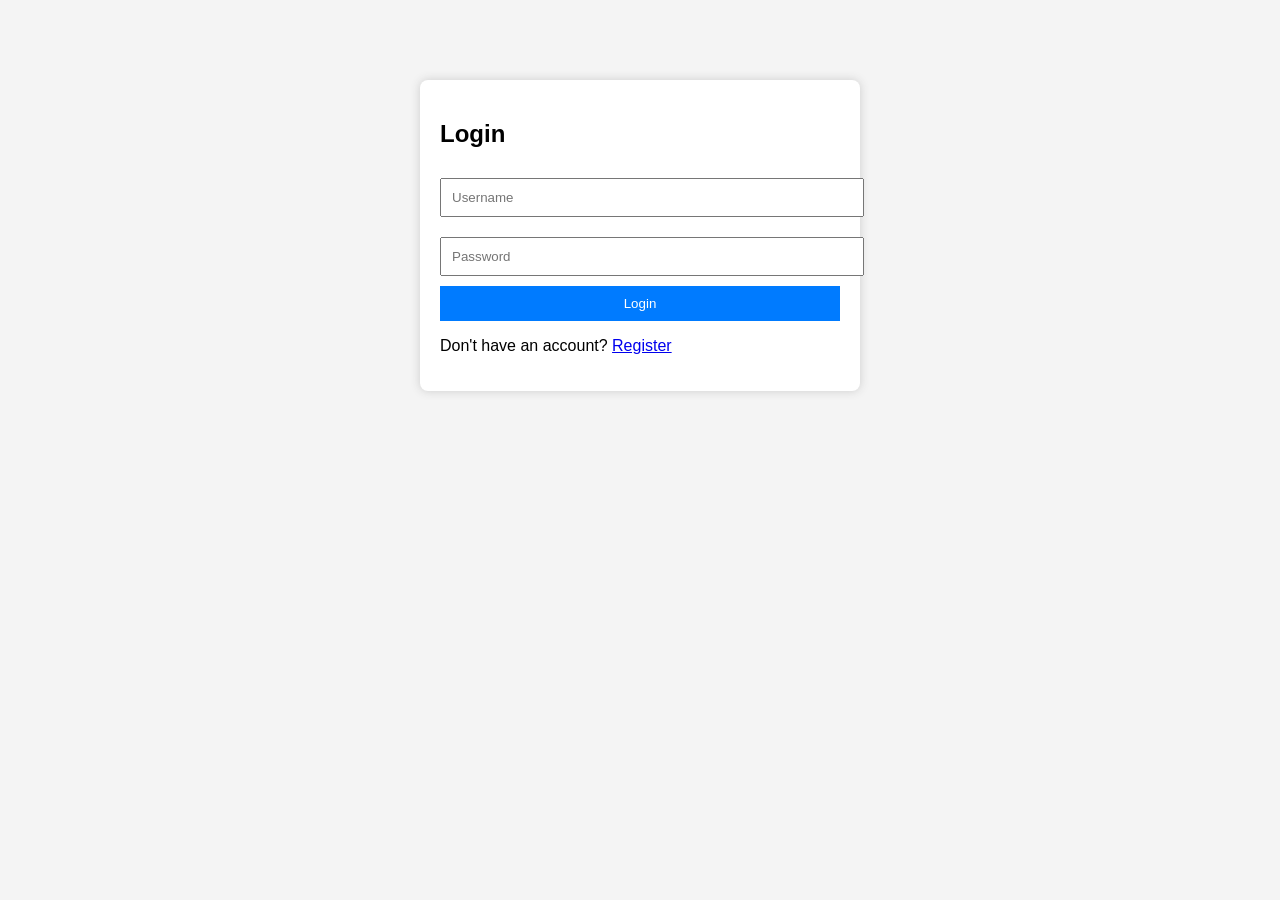
==== templates/login.html @ 2b27e189 "Initial commit - NoteSphereX" ====
<!DOCTYPE html>
<html>
<head>
    <title>Login - Notes App</title>
    <link rel="stylesheet" href="/static/css/styles.css">
</head>
<body>

<div class="container">
    <h2>Login</h2>

    <input type="text" id="username" placeholder="Username">
    <input type="password" id="password" placeholder="Password">
    <button onclick="login()">Login</button>

    <p>Don't have an account? <a href="/register">Register</a></p>
    <p id="message"></p>
</div>

<script src="/static/js/auth.js"></script>
</body>
</html>
---- static/css/styles.css ----
body {
    font-family: Arial;
    background: #f4f4f4;
}

.container {
    width: 400px;
    margin: 80px auto;
    padding: 20px;
    background: white;
    border-radius: 8px;
    box-shadow: 0 0 10px #ccc;
}

input, textarea {
    width: 100%;
    padding: 10px;
    margin: 10px 0;
}

button {
    padding: 10px;
    width: 100%;
    background: #007bff;
    color: white;
    border: none;
    cursor: pointer;
}

button:hover {
    background: #0056b3;
}
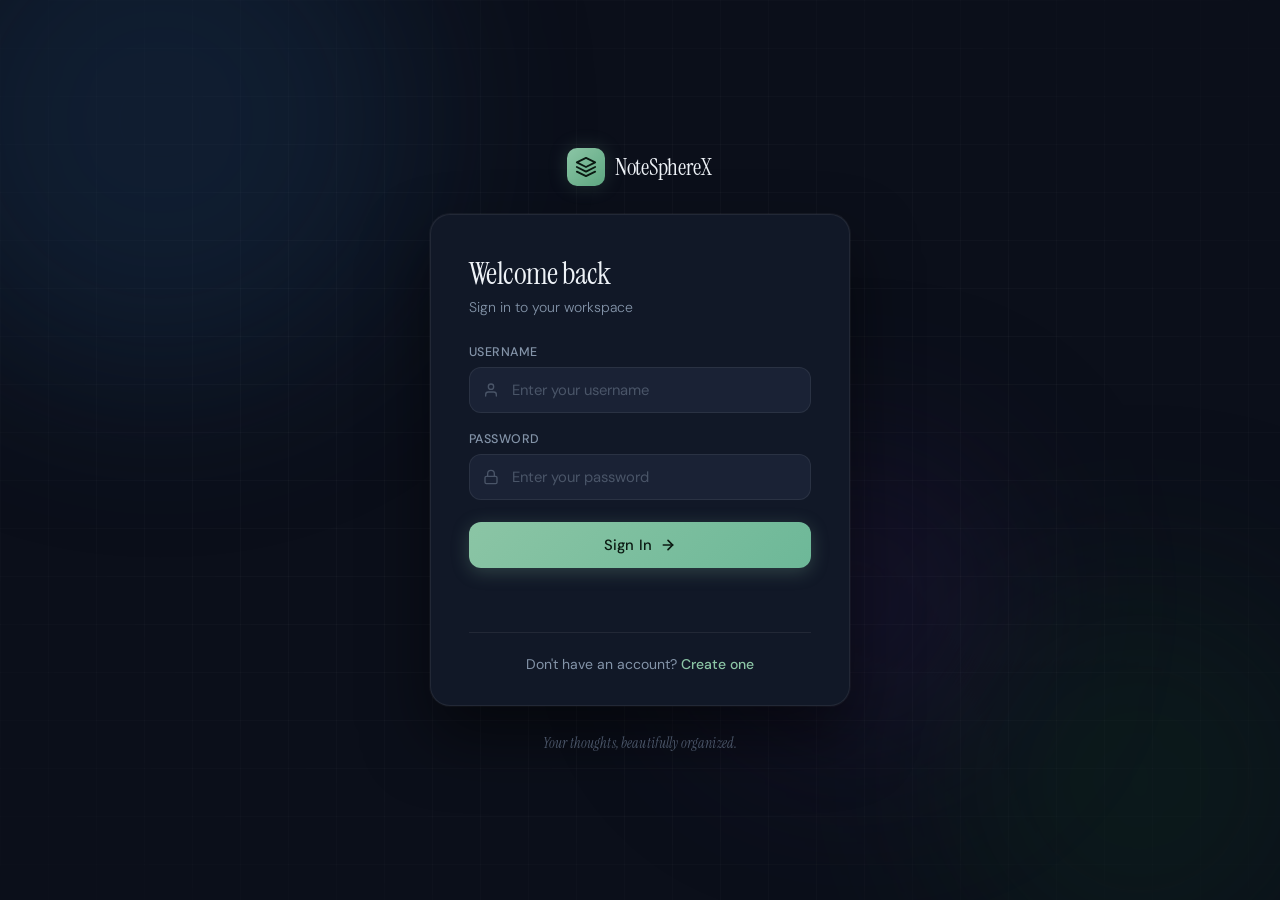
==== commit 8f408ed7: "Updated UI V2 - NoteSphereX" ====
--- a/templates/login.html
+++ b/templates/login.html
@@ -1,21 +1,74 @@
 <!DOCTYPE html>
 <html>
 <head>
-    <title>Login - Notes App</title>
+    <title>Login - NoteSphereX</title>
     <link rel="stylesheet" href="/static/css/styles.css">
+    <link href="https://fonts.googleapis.com/css2?family=Instrument+Serif:ital@0;1&family=DM+Sans:wght@300;400;500&display=swap" rel="stylesheet">
 </head>
-<body>
+<body class="auth-body">
 
-<div class="container">
-    <h2>Login</h2>
+    <div class="auth-bg">
+        <div class="orb orb-1"></div>
+        <div class="orb orb-2"></div>
+        <div class="orb orb-3"></div>
+        <div class="grid-overlay"></div>
+    </div>
 
-    <input type="text" id="username" placeholder="Username">
-    <input type="password" id="password" placeholder="Password">
-    <button onclick="login()">Login</button>
+    <div class="auth-wrapper">
 
-    <p>Don't have an account? <a href="/register">Register</a></p>
-    <p id="message"></p>
-</div>
+        <div class="auth-brand">
+            <div class="brand-icon">
+                <svg width="22" height="22" viewBox="0 0 24 24" fill="none" stroke="currentColor" stroke-width="2" stroke-linecap="round" stroke-linejoin="round">
+                    <path d="M12 2L2 7l10 5 10-5-10-5z"/><path d="M2 17l10 5 10-5"/><path d="M2 12l10 5 10-5"/>
+                </svg>
+            </div>
+            <span class="brand-name">NoteSphereX</span>
+        </div>
+
+        <div class="auth-card">
+            <div class="auth-card-header">
+                <h2 class="auth-title">Welcome back</h2>
+                <p class="auth-subtitle">Sign in to your workspace</p>
+            </div>
+
+            <div class="auth-form">
+                <div class="input-group">
+                    <label class="input-label" for="username">Username</label>
+                    <div class="input-wrap">
+                        <svg class="input-icon" width="16" height="16" viewBox="0 0 24 24" fill="none" stroke="currentColor" stroke-width="2" stroke-linecap="round" stroke-linejoin="round">
+                            <path d="M20 21v-2a4 4 0 0 0-4-4H8a4 4 0 0 0-4 4v2"/><circle cx="12" cy="7" r="4"/>
+                        </svg>
+                        <input type="text" id="username" placeholder="Enter your username" autocomplete="username">
+                    </div>
+                </div>
+
+                <div class="input-group">
+                    <label class="input-label" for="password">Password</label>
+                    <div class="input-wrap">
+                        <svg class="input-icon" width="16" height="16" viewBox="0 0 24 24" fill="none" stroke="currentColor" stroke-width="2" stroke-linecap="round" stroke-linejoin="round">
+                            <rect x="3" y="11" width="18" height="11" rx="2" ry="2"/><path d="M7 11V7a5 5 0 0 1 10 0v4"/>
+                        </svg>
+                        <input type="password" id="password" placeholder="Enter your password" autocomplete="current-password">
+                    </div>
+                </div>
+
+                <button onclick="login()" class="auth-btn">
+                    <span>Sign In</span>
+                    <svg width="16" height="16" viewBox="0 0 24 24" fill="none" stroke="currentColor" stroke-width="2.5" stroke-linecap="round" stroke-linejoin="round">
+                        <path d="M5 12h14"/><path d="m12 5 7 7-7 7"/>
+                    </svg>
+                </button>
+
+                <p id="message" class="auth-message"></p>
+            </div>
+
+            <div class="auth-footer">
+                <p>Don't have an account? <a href="/register" class="auth-link">Create one</a></p>
+            </div>
+        </div>
+
+        <p class="auth-tagline">Your thoughts, beautifully organized.</p>
+    </div>
 
 <script src="/static/js/auth.js"></script>
 </body>
--- a/static/css/styles.css
+++ b/static/css/styles.css
@@ -1,32 +1,765 @@
-body {
-    font-family: Arial;
-    background: #f4f4f4;
-}
-
-.container {
-    width: 400px;
-    margin: 80px auto;
+/* ============================================================
+   NoteSphereX — styles.css
+   Auth pages (Login & Register) + Dashboard
+   ============================================================ */
+
+/* ---------- Reset & Base ---------- */
+*, *::before, *::after {
+    box-sizing: border-box;
+    margin: 0;
+    padding: 0;
+}
+
+:root {
+    --bg-deep:        #0b0f1a;
+    --bg-card:        #111827;
+    --bg-input:       #1a2235;
+    --border:         rgba(255, 255, 255, 0.07);
+    --border-focus:   rgba(139, 197, 165, 0.55);
+    --accent:         #8bc5a5;
+    --accent-glow:    rgba(139, 197, 165, 0.18);
+    --accent-hover:   #a8d9be;
+    --text-primary:   #eef2f7;
+    --text-secondary: #8494a9;
+    --text-muted:     #4a5568;
+    --orb-1:          #1a3a5c;
+    --orb-2:          #0f2d1f;
+    --orb-3:          #2a1a4a;
+    --font-display:   'Instrument Serif', Georgia, serif;
+    --font-body:      'DM Sans', system-ui, sans-serif;
+    --radius-card:    20px;
+    --radius-input:   12px;
+    --radius-btn:     12px;
+    --shadow-card:    0 32px 64px rgba(0,0,0,0.5), 0 0 0 1px rgba(255,255,255,0.05);
+    --transition:     0.22s cubic-bezier(0.4, 0, 0.2, 1);
+
+    /* Dashboard-specific */
+    --dash-header-h:  64px;
+    --dash-bg-note:   #141c2b;
+    --dash-danger:    #e05a5a;
+    --dash-danger-bg: rgba(224, 90, 90, 0.1);
+}
+
+
+/* ============================================================
+   AUTH PAGES (Login & Register)
+   ============================================================ */
+
+.auth-body {
+    min-height: 100vh;
+    background: var(--bg-deep);
+    font-family: var(--font-body);
+    display: flex;
+    align-items: center;
+    justify-content: center;
+    overflow: hidden;
+    position: relative;
+}
+
+.auth-bg {
+    position: fixed;
+    inset: 0;
+    pointer-events: none;
+    z-index: 0;
+}
+
+.orb {
+    position: absolute;
+    border-radius: 50%;
+    filter: blur(90px);
+    opacity: 0.35;
+    animation: drift 18s ease-in-out infinite alternate;
+}
+
+.orb-1 {
+    width: 520px; height: 520px;
+    background: var(--orb-1);
+    top: -140px; left: -100px;
+    animation-duration: 20s;
+}
+
+.orb-2 {
+    width: 400px; height: 400px;
+    background: var(--orb-2);
+    bottom: -80px; right: -60px;
+    animation-duration: 15s;
+    animation-delay: -6s;
+}
+
+.orb-3 {
+    width: 300px; height: 300px;
+    background: var(--orb-3);
+    top: 50%; left: 55%;
+    animation-duration: 22s;
+    animation-delay: -11s;
+}
+
+@keyframes drift {
+    0%   { transform: translate(0, 0) scale(1); }
+    50%  { transform: translate(30px, -20px) scale(1.04); }
+    100% { transform: translate(-20px, 30px) scale(0.97); }
+}
+
+.grid-overlay {
+    position: absolute;
+    inset: 0;
+    background-image:
+        linear-gradient(rgba(255,255,255,0.024) 1px, transparent 1px),
+        linear-gradient(90deg, rgba(255,255,255,0.024) 1px, transparent 1px);
+    background-size: 48px 48px;
+    mask-image: radial-gradient(ellipse 80% 80% at 50% 50%, black 40%, transparent 100%);
+}
+
+.auth-wrapper {
+    position: relative;
+    z-index: 1;
+    display: flex;
+    flex-direction: column;
+    align-items: center;
+    gap: 28px;
+    animation: pageIn 0.7s cubic-bezier(0.22, 1, 0.36, 1) both;
+}
+
+@keyframes pageIn {
+    from { opacity: 0; transform: translateY(24px); }
+    to   { opacity: 1; transform: translateY(0); }
+}
+
+.auth-brand {
+    display: flex;
+    align-items: center;
+    gap: 10px;
+    text-decoration: none;
+    animation: pageIn 0.7s cubic-bezier(0.22, 1, 0.36, 1) 0.05s both;
+}
+
+.brand-icon {
+    width: 38px; height: 38px;
+    background: linear-gradient(135deg, var(--accent), #5fa882);
+    border-radius: 10px;
+    display: flex; align-items: center; justify-content: center;
+    color: #0b1a12;
+    box-shadow: 0 0 20px var(--accent-glow);
+}
+
+.brand-name {
+    font-family: var(--font-display);
+    font-size: 1.45rem;
+    color: var(--text-primary);
+    letter-spacing: -0.01em;
+}
+
+.auth-card {
+    width: 420px;
+    background: var(--bg-card);
+    border: 1px solid var(--border);
+    border-radius: var(--radius-card);
+    padding: 40px 38px 32px;
+    box-shadow: var(--shadow-card);
+    backdrop-filter: blur(12px);
+    animation: pageIn 0.7s cubic-bezier(0.22, 1, 0.36, 1) 0.1s both;
+}
+
+.auth-card-header { margin-bottom: 28px; }
+
+.auth-title {
+    font-family: var(--font-display);
+    font-size: 1.95rem;
+    font-weight: 400;
+    color: var(--text-primary);
+    letter-spacing: -0.02em;
+    line-height: 1.2;
+    margin-bottom: 6px;
+}
+
+.auth-subtitle {
+    font-size: 0.875rem;
+    color: var(--text-secondary);
+    font-weight: 300;
+}
+
+.auth-form {
+    display: flex;
+    flex-direction: column;
+    gap: 18px;
+}
+
+.input-group {
+    display: flex;
+    flex-direction: column;
+    gap: 7px;
+}
+
+.input-label {
+    font-size: 0.78rem;
+    font-weight: 500;
+    color: var(--text-secondary);
+    letter-spacing: 0.04em;
+    text-transform: uppercase;
+}
+
+.input-wrap {
+    position: relative;
+    display: flex;
+    align-items: center;
+}
+
+.input-icon {
+    position: absolute;
+    left: 14px;
+    color: var(--text-muted);
+    pointer-events: none;
+    transition: color var(--transition);
+    flex-shrink: 0;
+}
+
+.input-wrap:focus-within .input-icon { color: var(--accent); }
+
+.auth-card input[type="text"],
+.auth-card input[type="password"] {
+    width: 100%;
+    padding: 12px 14px 12px 42px;
+    margin: 0;
+    background: var(--bg-input);
+    border: 1px solid var(--border);
+    border-radius: var(--radius-input);
+    color: var(--text-primary);
+    font-family: var(--font-body);
+    font-size: 0.925rem;
+    font-weight: 400;
+    outline: none;
+    transition: border-color var(--transition), box-shadow var(--transition), background var(--transition);
+    caret-color: var(--accent);
+}
+
+.auth-card input[type="text"]::placeholder,
+.auth-card input[type="password"]::placeholder { color: var(--text-muted); }
+
+.auth-card input[type="text"]:focus,
+.auth-card input[type="password"]:focus {
+    border-color: var(--border-focus);
+    background: #1e2d42;
+    box-shadow: 0 0 0 3px var(--accent-glow), 0 1px 2px rgba(0,0,0,0.3);
+}
+
+.auth-btn {
+    display: flex;
+    align-items: center;
+    justify-content: center;
+    gap: 8px;
+    width: 100%;
+    padding: 13px 20px;
+    margin-top: 4px;
+    background: linear-gradient(135deg, var(--accent) 0%, #6db898 100%);
+    color: #0b1a12;
+    font-family: var(--font-body);
+    font-size: 0.925rem;
+    font-weight: 500;
+    border: none;
+    border-radius: var(--radius-btn);
+    cursor: pointer;
+    letter-spacing: 0.01em;
+    transition: all var(--transition);
+    box-shadow: 0 4px 18px rgba(139, 197, 165, 0.25);
+    position: relative;
+    overflow: hidden;
+}
+
+.auth-btn::before {
+    content: '';
+    position: absolute; inset: 0;
+    background: linear-gradient(135deg, rgba(255,255,255,0.12), transparent);
+    opacity: 0;
+    transition: opacity var(--transition);
+}
+
+.auth-btn:hover {
+    background: linear-gradient(135deg, var(--accent-hover) 0%, #8bc5a5 100%);
+    box-shadow: 0 6px 28px rgba(139, 197, 165, 0.38);
+    transform: translateY(-1px);
+}
+
+.auth-btn:hover::before { opacity: 1; }
+.auth-btn:active { transform: translateY(0); box-shadow: 0 2px 10px rgba(139, 197, 165, 0.2); }
+.auth-btn svg { transition: transform var(--transition); }
+.auth-btn:hover svg { transform: translateX(3px); }
+
+.auth-message {
+    font-size: 0.845rem;
+    text-align: center;
+    color: var(--text-secondary);
+    min-height: 20px;
+    transition: color var(--transition);
+}
+
+.auth-footer {
+    margin-top: 26px;
+    padding-top: 22px;
+    border-top: 1px solid var(--border);
+    text-align: center;
+}
+
+.auth-footer p { font-size: 0.875rem; color: var(--text-secondary); }
+
+.auth-link {
+    color: var(--accent);
+    text-decoration: none;
+    font-weight: 500;
+    transition: color var(--transition);
+}
+
+.auth-link:hover { color: var(--accent-hover); text-decoration: underline; }
+
+.auth-tagline {
+    font-family: var(--font-display);
+    font-style: italic;
+    font-size: 0.875rem;
+    color: var(--text-muted);
+    letter-spacing: 0.01em;
+    animation: pageIn 0.7s cubic-bezier(0.22, 1, 0.36, 1) 0.18s both;
+}
+
+
+/* ============================================================
+   DASHBOARD PAGE
+   ============================================================ */
+
+.dash-body {
+    min-height: 100vh;
+    background: var(--bg-deep);
+    font-family: var(--font-body);
+    color: var(--text-primary);
+    position: relative;
+    overflow-x: hidden;
+}
+
+/* ---------- Dashboard Background ---------- */
+.dash-bg {
+    position: fixed;
+    inset: 0;
+    pointer-events: none;
+    z-index: 0;
+}
+
+.dash-orb {
+    position: absolute;
+    border-radius: 50%;
+    filter: blur(110px);
+    opacity: 0.22;
+    animation: drift 20s ease-in-out infinite alternate;
+}
+
+.dash-orb-1 {
+    width: 600px; height: 600px;
+    background: var(--orb-1);
+    top: -200px; right: -150px;
+    animation-duration: 25s;
+}
+
+.dash-orb-2 {
+    width: 500px; height: 500px;
+    background: var(--orb-2);
+    bottom: -120px; left: -100px;
+    animation-duration: 18s;
+    animation-delay: -8s;
+}
+
+.dash-grid {
+    position: absolute;
+    inset: 0;
+    background-image:
+        linear-gradient(rgba(255,255,255,0.018) 1px, transparent 1px),
+        linear-gradient(90deg, rgba(255,255,255,0.018) 1px, transparent 1px);
+    background-size: 52px 52px;
+    mask-image: radial-gradient(ellipse 90% 90% at 50% 30%, black 20%, transparent 100%);
+}
+
+/* ---------- Header ---------- */
+.dash-header {
+    position: sticky;
+    top: 0;
+    z-index: 100;
+    height: var(--dash-header-h);
+    background: rgba(11, 15, 26, 0.7);
+    backdrop-filter: blur(20px);
+    -webkit-backdrop-filter: blur(20px);
+    border-bottom: 1px solid var(--border);
+}
+
+.dash-header-inner {
+    max-width: 860px;
+    margin: 0 auto;
+    height: 100%;
+    padding: 0 28px;
+    display: flex;
+    align-items: center;
+    justify-content: space-between;
+}
+
+.dash-brand {
+    display: flex;
+    align-items: center;
+    gap: 10px;
+}
+
+.dash-brand-icon {
+    width: 34px; height: 34px;
+    background: linear-gradient(135deg, var(--accent), #5fa882);
+    border-radius: 9px;
+    display: flex; align-items: center; justify-content: center;
+    color: #0b1a12;
+    box-shadow: 0 0 16px var(--accent-glow);
+    flex-shrink: 0;
+}
+
+.dash-brand-name {
+    font-family: var(--font-display);
+    font-size: 1.25rem;
+    color: var(--text-primary);
+    letter-spacing: -0.01em;
+}
+
+.dash-header-actions {
+    display: flex;
+    align-items: center;
+    gap: 14px;
+}
+
+.dash-note-count {
+    padding: 5px 12px;
+    background: rgba(139, 197, 165, 0.1);
+    border: 1px solid rgba(139, 197, 165, 0.2);
+    border-radius: 20px;
+}
+
+.dash-note-count span {
+    font-size: 0.78rem;
+    font-weight: 500;
+    color: var(--accent);
+    letter-spacing: 0.02em;
+}
+
+.dash-logout-btn {
+    display: flex;
+    align-items: center;
+    gap: 7px;
+    padding: 8px 16px;
+    background: transparent;
+    border: 1px solid var(--border);
+    border-radius: 10px;
+    color: var(--text-secondary);
+    font-family: var(--font-body);
+    font-size: 0.845rem;
+    font-weight: 400;
+    cursor: pointer;
+    transition: all var(--transition);
+}
+
+.dash-logout-btn:hover {
+    border-color: rgba(224, 90, 90, 0.4);
+    color: var(--dash-danger);
+    background: var(--dash-danger-bg);
+}
+
+/* ---------- Main Content ---------- */
+.dash-main {
+    position: relative;
+    z-index: 1;
+    max-width: 860px;
+    margin: 0 auto;
+    padding: 52px 28px 80px;
+    display: flex;
+    flex-direction: column;
+    gap: 36px;
+    animation: pageIn 0.6s cubic-bezier(0.22, 1, 0.36, 1) 0.05s both;
+}
+
+/* ---------- Heading ---------- */
+.dash-heading {
+    animation: pageIn 0.6s cubic-bezier(0.22, 1, 0.36, 1) 0.08s both;
+}
+
+.dash-title {
+    font-family: var(--font-display);
+    font-size: 2.6rem;
+    font-weight: 400;
+    color: var(--text-primary);
+    letter-spacing: -0.03em;
+    line-height: 1.1;
+    margin-bottom: 8px;
+}
+
+.dash-subtitle {
+    font-size: 0.9rem;
+    color: var(--text-secondary);
+    font-weight: 300;
+}
+
+/* ---------- Compose Box ---------- */
+.dash-compose {
+    animation: pageIn 0.6s cubic-bezier(0.22, 1, 0.36, 1) 0.12s both;
+}
+
+.dash-compose-inner {
+    background: var(--bg-card);
+    border: 1px solid var(--border);
+    border-radius: 18px;
+    overflow: hidden;
+    box-shadow: 0 8px 32px rgba(0,0,0,0.3);
+    transition: border-color var(--transition), box-shadow var(--transition);
+}
+
+.dash-compose-inner:focus-within {
+    border-color: var(--border-focus);
+    box-shadow: 0 8px 40px rgba(0,0,0,0.4), 0 0 0 3px var(--accent-glow);
+}
+
+.dash-textarea {
+    width: 100%;
+    min-height: 110px;
+    padding: 20px 22px 14px;
+    background: transparent;
+    border: none;
+    outline: none;
+    resize: vertical;
+    color: var(--text-primary);
+    font-family: var(--font-body);
+    font-size: 0.975rem;
+    font-weight: 300;
+    line-height: 1.65;
+    caret-color: var(--accent);
+}
+
+.dash-textarea::placeholder { color: var(--text-muted); }
+
+.dash-compose-footer {
+    display: flex;
+    align-items: center;
+    justify-content: space-between;
+    padding: 12px 16px 14px;
+    border-top: 1px solid var(--border);
+    background: rgba(255,255,255,0.02);
+}
+
+.dash-char-hint {
+    font-size: 0.78rem;
+    color: var(--text-muted);
+    font-style: italic;
+    font-family: var(--font-display);
+}
+
+.dash-add-btn {
+    display: flex;
+    align-items: center;
+    gap: 7px;
+    padding: 9px 18px;
+    background: linear-gradient(135deg, var(--accent) 0%, #6db898 100%);
+    color: #0b1a12;
+    font-family: var(--font-body);
+    font-size: 0.875rem;
+    font-weight: 500;
+    border: none;
+    border-radius: 10px;
+    cursor: pointer;
+    transition: all var(--transition);
+    box-shadow: 0 3px 14px rgba(139, 197, 165, 0.22);
+}
+
+.dash-add-btn:hover {
+    transform: translateY(-1px);
+    box-shadow: 0 5px 22px rgba(139, 197, 165, 0.35);
+    background: linear-gradient(135deg, var(--accent-hover) 0%, #8bc5a5 100%);
+}
+
+.dash-add-btn:active { transform: translateY(0); }
+
+/* ---------- Notes List ---------- */
+.dash-notes-list {
+    display: grid;
+    grid-template-columns: repeat(auto-fill, minmax(260px, 1fr));
+    gap: 16px;
+    animation: pageIn 0.6s cubic-bezier(0.22, 1, 0.36, 1) 0.18s both;
+}
+
+/* ---------- Individual Note Card ---------- */
+
+/*
+  JS COMPATIBILITY NOTE:
+  Your notes.js dynamically builds note elements into #notesList.
+  The styles below target whatever structure notes.js creates.
+  If your JS injects elements with different class names, update them
+  in notes.js to match these class names — the IDs and function calls
+  remain completely untouched.
+*/
+
+.note-card {
+    background: var(--dash-bg-note);
+    border: 1px solid var(--border);
+    border-radius: 16px;
     padding: 20px;
-    background: white;
+    display: flex;
+    flex-direction: column;
+    gap: 14px;
+    transition: border-color var(--transition), transform var(--transition), box-shadow var(--transition);
+    animation: noteIn 0.4s cubic-bezier(0.22, 1, 0.36, 1) both;
+    position: relative;
+    overflow: hidden;
+}
+
+.note-card::before {
+    content: '';
+    position: absolute;
+    top: 0; left: 0; right: 0;
+    height: 2px;
+    background: linear-gradient(90deg, var(--accent), transparent);
+    opacity: 0;
+    transition: opacity var(--transition);
+}
+
+.note-card:hover {
+    border-color: rgba(139, 197, 165, 0.2);
+    transform: translateY(-2px);
+    box-shadow: 0 12px 36px rgba(0,0,0,0.35);
+}
+
+.note-card:hover::before { opacity: 1; }
+
+@keyframes noteIn {
+    from { opacity: 0; transform: translateY(12px) scale(0.98); }
+    to   { opacity: 1; transform: translateY(0) scale(1); }
+}
+
+.note-text {
+    font-size: 0.925rem;
+    color: var(--text-primary);
+    line-height: 1.65;
+    font-weight: 300;
+    word-break: break-word;
+    white-space: pre-wrap;
+    flex: 1;
+}
+
+.note-textarea {
+    width: 100%;
+    background: var(--bg-input);
+    border: 1px solid var(--border-focus);
     border-radius: 8px;
-    box-shadow: 0 0 10px #ccc;
-}
-
-input, textarea {
-    width: 100%;
-    padding: 10px;
-    margin: 10px 0;
-}
-
-button {
-    padding: 10px;
-    width: 100%;
-    background: #007bff;
-    color: white;
-    border: none;
+    padding: 10px 12px;
+    color: var(--text-primary);
+    font-family: var(--font-body);
+    font-size: 0.925rem;
+    font-weight: 300;
+    line-height: 1.65;
+    outline: none;
+    resize: none;
+    min-height: 80px;
+    caret-color: var(--accent);
+    box-shadow: 0 0 0 3px var(--accent-glow);
+}
+
+.note-actions {
+    display: flex;
+    gap: 8px;
+    justify-content: flex-end;
+}
+
+.note-btn {
+    display: flex;
+    align-items: center;
+    gap: 5px;
+    padding: 6px 13px;
+    font-family: var(--font-body);
+    font-size: 0.8rem;
+    font-weight: 500;
+    border-radius: 8px;
+    border: 1px solid transparent;
     cursor: pointer;
-}
-
-button:hover {
-    background: #0056b3;
+    transition: all var(--transition);
+}
+
+.note-btn-edit {
+    background: rgba(139, 197, 165, 0.1);
+    border-color: rgba(139, 197, 165, 0.2);
+    color: var(--accent);
+}
+
+.note-btn-edit:hover {
+    background: rgba(139, 197, 165, 0.18);
+    border-color: rgba(139, 197, 165, 0.4);
+}
+
+.note-btn-save {
+    background: linear-gradient(135deg, var(--accent), #6db898);
+    color: #0b1a12;
+    border-color: transparent;
+    box-shadow: 0 2px 10px rgba(139, 197, 165, 0.2);
+}
+
+.note-btn-save:hover {
+    transform: translateY(-1px);
+    box-shadow: 0 4px 16px rgba(139, 197, 165, 0.32);
+}
+
+.note-btn-delete {
+    background: var(--dash-danger-bg);
+    border-color: rgba(224, 90, 90, 0.2);
+    color: var(--dash-danger);
+}
+
+.note-btn-delete:hover {
+    background: rgba(224, 90, 90, 0.18);
+    border-color: rgba(224, 90, 90, 0.4);
+}
+
+/* Empty state */
+.dash-empty {
+    grid-column: 1 / -1;
+    text-align: center;
+    padding: 60px 20px;
+    display: flex;
+    flex-direction: column;
+    align-items: center;
+    gap: 12px;
+}
+
+.dash-empty-icon {
+    width: 56px; height: 56px;
+    background: rgba(139, 197, 165, 0.08);
+    border: 1px solid rgba(139, 197, 165, 0.15);
+    border-radius: 16px;
+    display: flex; align-items: center; justify-content: center;
+    color: var(--accent);
+    margin-bottom: 4px;
+}
+
+.dash-empty-title {
+    font-family: var(--font-display);
+    font-size: 1.2rem;
+    font-style: italic;
+    color: var(--text-secondary);
+}
+
+.dash-empty-sub {
+    font-size: 0.845rem;
+    color: var(--text-muted);
+}
+
+
+/* ============================================================
+   RESPONSIVE
+   ============================================================ */
+
+@media (max-width: 600px) {
+    .auth-card {
+        width: calc(100vw - 32px);
+        padding: 30px 22px 26px;
+    }
+    .auth-title { font-size: 1.65rem; }
+
+    .dash-main { padding: 36px 16px 60px; gap: 26px; }
+    .dash-title { font-size: 2rem; }
+    .dash-header-inner { padding: 0 16px; }
+    .dash-brand-name { display: none; }
+    .dash-notes-list { grid-template-columns: 1fr; }
+    .dash-compose-footer { flex-direction: column; align-items: flex-end; gap: 10px; }
 }
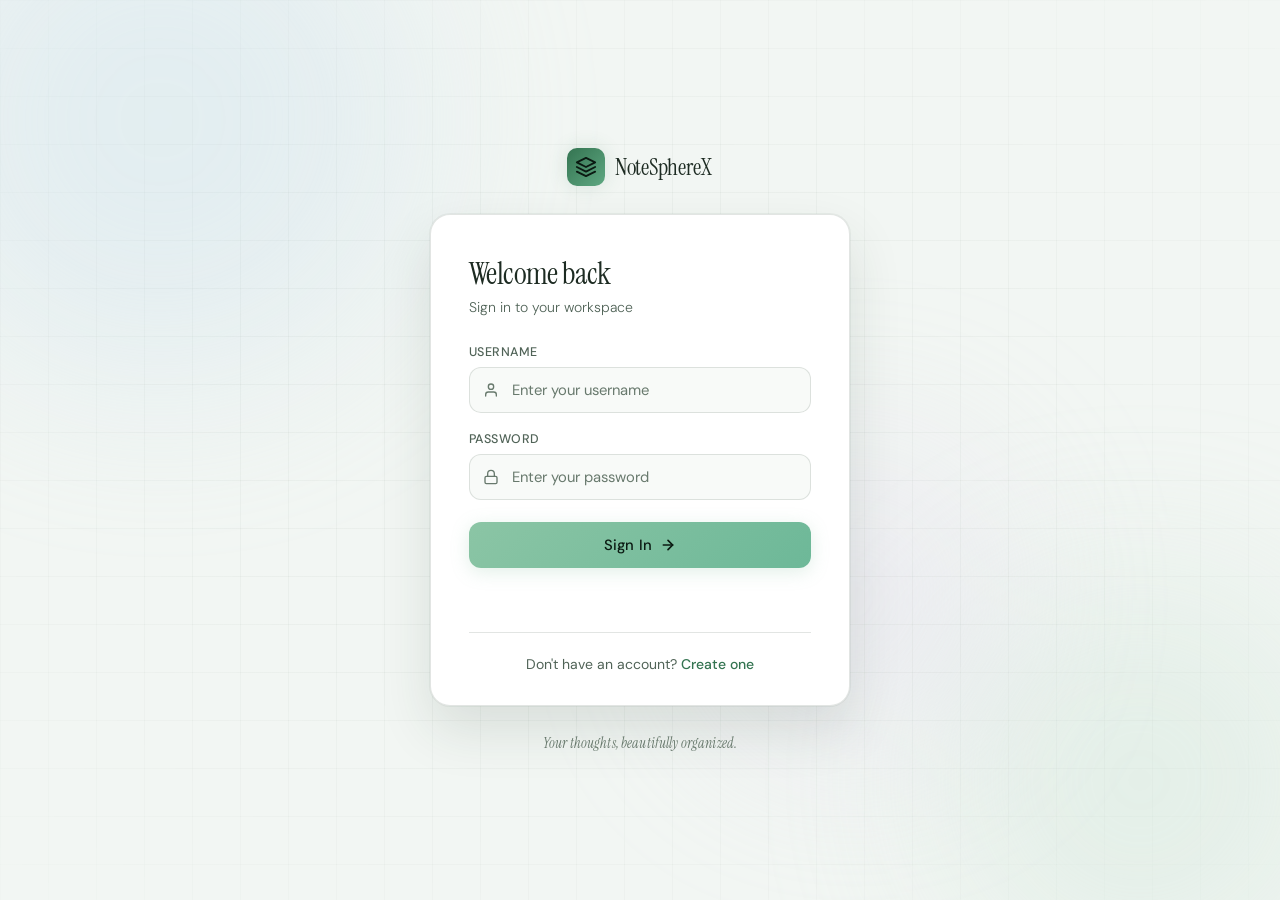
==== commit 04858601: "Add light dark system themes" ====
--- a/templates/login.html
+++ b/templates/login.html
@@ -2,6 +2,8 @@
 <html>
 <head>
     <title>Login - NoteSphereX</title>
+    <meta name="viewport" content="width=device-width, initial-scale=1">
+    <script src="/static/js/theme.js"></script>
     <link rel="stylesheet" href="/static/css/styles.css">
     <link href="https://fonts.googleapis.com/css2?family=Instrument+Serif:ital@0;1&family=DM+Sans:wght@300;400;500&display=swap" rel="stylesheet">
 </head>
--- a/static/css/styles.css
+++ b/static/css/styles.css
@@ -11,9 +11,11 @@
 }
 
 :root {
+    color-scheme: dark;
     --bg-deep:        #0b0f1a;
     --bg-card:        #111827;
     --bg-input:       #1a2235;
+    --bg-input-focus: #1e2d42;
     --border:         rgba(255, 255, 255, 0.07);
     --border-focus:   rgba(139, 197, 165, 0.55);
     --accent:         #8bc5a5;
@@ -25,6 +27,20 @@
     --orb-1:          #1a3a5c;
     --orb-2:          #0f2d1f;
     --orb-3:          #2a1a4a;
+    --action-accent:  var(--accent);
+    --action-accent-hover: var(--accent-hover);
+    --header-surface: rgba(11, 15, 26, 0.7);
+    --sidebar-surface: rgba(11, 15, 26, 0.62);
+    --mobile-sidebar-surface: rgba(11, 15, 26, 0.97);
+    --auth-grid-line: rgba(255, 255, 255, 0.024);
+    --dash-grid-line: rgba(255, 255, 255, 0.018);
+    --compose-footer-surface: rgba(255, 255, 255, 0.02);
+    --input-focus-shadow: 0 1px 2px rgba(0, 0, 0, 0.3);
+    --shadow-compose: 0 8px 32px rgba(0, 0, 0, 0.3);
+    --shadow-compose-focus: 0 8px 40px rgba(0, 0, 0, 0.4), 0 0 0 3px var(--accent-glow);
+    --shadow-note-hover: 0 12px 36px rgba(0, 0, 0, 0.35);
+    --shadow-dropdown: 0 16px 40px rgba(0, 0, 0, 0.4);
+    --shadow-sidebar: 18px 0 48px rgba(0, 0, 0, 0.38);
     --font-display:   'Instrument Serif', Georgia, serif;
     --font-body:      'DM Sans', system-ui, sans-serif;
     --radius-card:    20px;
@@ -40,6 +56,43 @@
     --dash-danger-bg: rgba(224, 90, 90, 0.1);
 }
 
+:root[data-theme="light"] {
+    color-scheme: light;
+    --bg-deep: #f2f6f3;
+    --bg-card: #ffffff;
+    --bg-input: #f8faf8;
+    --bg-input-focus: #edf4ef;
+    --border: rgba(35, 57, 42, 0.13);
+    --border-focus: rgba(49, 112, 76, 0.48);
+    --accent: #347451;
+    --accent-glow: rgba(52, 116, 81, 0.14);
+    --accent-hover: #285e40;
+    --text-primary: #1d2b22;
+    --text-secondary: #506357;
+    --text-muted: #68796d;
+    --orb-1: #c9dfed;
+    --orb-2: #cae3d4;
+    --orb-3: #e2d9ee;
+    --action-accent: #8bc5a5;
+    --action-accent-hover: #a8d9be;
+    --header-surface: rgba(248, 250, 248, 0.86);
+    --sidebar-surface: rgba(248, 250, 248, 0.84);
+    --mobile-sidebar-surface: rgba(255, 255, 255, 0.98);
+    --auth-grid-line: rgba(35, 57, 42, 0.035);
+    --dash-grid-line: rgba(35, 57, 42, 0.028);
+    --compose-footer-surface: rgba(35, 57, 42, 0.025);
+    --input-focus-shadow: 0 1px 2px rgba(35, 57, 42, 0.08);
+    --shadow-card: 0 24px 54px rgba(35, 57, 42, 0.12), 0 0 0 1px rgba(35, 57, 42, 0.05);
+    --shadow-compose: 0 8px 32px rgba(35, 57, 42, 0.08);
+    --shadow-compose-focus: 0 8px 40px rgba(35, 57, 42, 0.12), 0 0 0 3px var(--accent-glow);
+    --shadow-note-hover: 0 12px 36px rgba(35, 57, 42, 0.12);
+    --shadow-dropdown: 0 16px 40px rgba(35, 57, 42, 0.16);
+    --shadow-sidebar: 18px 0 48px rgba(35, 57, 42, 0.16);
+    --dash-bg-note: #ffffff;
+    --dash-danger: #b43e3e;
+    --dash-danger-bg: rgba(180, 62, 62, 0.09);
+}
+
 
 /* ============================================================
    AUTH PAGES (Login & Register)
@@ -104,8 +157,8 @@
     position: absolute;
     inset: 0;
     background-image:
-        linear-gradient(rgba(255,255,255,0.024) 1px, transparent 1px),
-        linear-gradient(90deg, rgba(255,255,255,0.024) 1px, transparent 1px);
+        linear-gradient(var(--auth-grid-line) 1px, transparent 1px),
+        linear-gradient(90deg, var(--auth-grid-line) 1px, transparent 1px);
     background-size: 48px 48px;
     mask-image: radial-gradient(ellipse 80% 80% at 50% 50%, black 40%, transparent 100%);
 }
@@ -238,8 +291,8 @@
 .auth-card input[type="text"]:focus,
 .auth-card input[type="password"]:focus {
     border-color: var(--border-focus);
-    background: #1e2d42;
-    box-shadow: 0 0 0 3px var(--accent-glow), 0 1px 2px rgba(0,0,0,0.3);
+    background: var(--bg-input-focus);
+    box-shadow: 0 0 0 3px var(--accent-glow), var(--input-focus-shadow);
 }
 
 .auth-btn {
@@ -250,7 +303,7 @@
     width: 100%;
     padding: 13px 20px;
     margin-top: 4px;
-    background: linear-gradient(135deg, var(--accent) 0%, #6db898 100%);
+    background: linear-gradient(135deg, var(--action-accent) 0%, #6db898 100%);
     color: #0b1a12;
     font-family: var(--font-body);
     font-size: 0.925rem;
@@ -274,7 +327,7 @@
 }
 
 .auth-btn:hover {
-    background: linear-gradient(135deg, var(--accent-hover) 0%, #8bc5a5 100%);
+    background: linear-gradient(135deg, var(--action-accent-hover) 0%, #8bc5a5 100%);
     box-shadow: 0 6px 28px rgba(139, 197, 165, 0.38);
     transform: translateY(-1px);
 }
@@ -333,6 +386,153 @@
     overflow-x: hidden;
 }
 
+.dash-layout {
+    min-height: 100vh;
+    display: flex;
+    position: relative;
+}
+
+.dash-workspace {
+    min-width: 0;
+    flex: 1;
+    position: relative;
+    z-index: 1;
+}
+
+/* ---------- Sidebar ---------- */
+.dash-sidebar {
+    position: sticky;
+    top: 0;
+    z-index: 2;
+    flex: 0 0 236px;
+    width: 236px;
+    height: 100vh;
+    padding: 22px 14px;
+    overflow-y: auto;
+    background: var(--sidebar-surface);
+    border-right: 1px solid var(--border);
+    transition: flex-basis var(--transition), width var(--transition), transform var(--transition);
+}
+
+.dash-sidebar-top {
+    min-height: 42px;
+    display: flex;
+    align-items: center;
+    justify-content: space-between;
+    margin: 0 4px 30px;
+}
+
+.dash-sidebar-brand {
+    min-width: 0;
+    display: flex;
+    align-items: center;
+    gap: 10px;
+    color: inherit;
+    text-decoration: none;
+}
+
+.dash-sidebar-brand .dash-brand-name {
+    white-space: nowrap;
+}
+
+.dash-sidebar-nav {
+    display: flex;
+    flex-direction: column;
+    gap: 6px;
+}
+
+.dash-sidebar-link {
+    width: 100%;
+    min-height: 44px;
+    display: flex;
+    align-items: center;
+    gap: 12px;
+    padding: 0 12px;
+    border: 1px solid transparent;
+    border-radius: 10px;
+    background: transparent;
+    color: var(--text-secondary);
+    font: 400 0.875rem var(--font-body);
+    text-align: left;
+    text-decoration: none;
+    cursor: pointer;
+    transition: color var(--transition), background var(--transition), border-color var(--transition);
+}
+
+.dash-sidebar-link svg {
+    flex: 0 0 20px;
+    color: var(--text-muted);
+}
+
+.dash-sidebar-link:hover:not(:disabled),
+.dash-sidebar-link.is-active {
+    color: var(--accent);
+    background: rgba(139, 197, 165, 0.08);
+    border-color: rgba(139, 197, 165, 0.12);
+}
+
+.dash-sidebar-link:hover:not(:disabled) svg,
+.dash-sidebar-link.is-active svg {
+    color: var(--accent);
+}
+
+.dash-sidebar-link:disabled {
+    color: var(--text-muted);
+    cursor: not-allowed;
+}
+
+.dash-sidebar-close,
+.dash-menu-btn,
+.dash-collapse-btn {
+    width: 40px;
+    height: 40px;
+    display: inline-flex;
+    align-items: center;
+    justify-content: center;
+    flex: 0 0 auto;
+    border: 1px solid transparent;
+    border-radius: 10px;
+    background: transparent;
+    color: var(--text-secondary);
+    cursor: pointer;
+    transition: color var(--transition), background var(--transition), border-color var(--transition);
+}
+
+.dash-sidebar-close:hover,
+.dash-menu-btn:hover,
+.dash-collapse-btn:hover {
+    color: var(--accent);
+    background: rgba(139, 197, 165, 0.08);
+    border-color: var(--border);
+}
+
+.dash-sidebar-close,
+.dash-menu-btn {
+    display: none;
+}
+
+.dash-sidebar-backdrop {
+    display: none;
+}
+
+.dash-layout.is-sidebar-collapsed .dash-sidebar {
+    flex-basis: 76px;
+    width: 76px;
+    padding-right: 10px;
+    padding-left: 10px;
+}
+
+.dash-layout.is-sidebar-collapsed .dash-sidebar-top {
+    justify-content: center;
+    margin-right: 0;
+    margin-left: 0;
+}
+
+.dash-layout.is-sidebar-collapsed .dash-sidebar-brand .dash-brand-name,
+.dash-layout.is-sidebar-collapsed .dash-sidebar-label {
+    display: none;
+}
+
 /* ---------- Dashboard Background ---------- */
 .dash-bg {
     position: fixed;
@@ -368,8 +568,8 @@
     position: absolute;
     inset: 0;
     background-image:
-        linear-gradient(rgba(255,255,255,0.018) 1px, transparent 1px),
-        linear-gradient(90deg, rgba(255,255,255,0.018) 1px, transparent 1px);
+        linear-gradient(var(--dash-grid-line) 1px, transparent 1px),
+        linear-gradient(90deg, var(--dash-grid-line) 1px, transparent 1px);
     background-size: 52px 52px;
     mask-image: radial-gradient(ellipse 90% 90% at 50% 30%, black 20%, transparent 100%);
 }
@@ -380,7 +580,7 @@
     top: 0;
     z-index: 100;
     height: var(--dash-header-h);
-    background: rgba(11, 15, 26, 0.7);
+    background: var(--header-surface);
     backdrop-filter: blur(20px);
     -webkit-backdrop-filter: blur(20px);
     border-bottom: 1px solid var(--border);
@@ -388,12 +588,13 @@
 
 .dash-header-inner {
     max-width: 860px;
+    width: 100%;
     margin: 0 auto;
     height: 100%;
     padding: 0 28px;
     display: flex;
     align-items: center;
-    justify-content: space-between;
+    gap: 12px;
 }
 
 .dash-brand {
@@ -423,6 +624,7 @@
     display: flex;
     align-items: center;
     gap: 14px;
+    margin-left: auto;
 }
 
 .dash-note-count {
@@ -461,6 +663,77 @@
     background: var(--dash-danger-bg);
 }
 
+.profile-menu {
+    position: relative;
+}
+
+.profile-trigger {
+    width: 42px;
+    height: 42px;
+    display: inline-flex;
+    align-items: center;
+    justify-content: center;
+    border: 1px solid var(--border);
+    border-radius: 50%;
+    background: var(--bg-card);
+    color: var(--text-secondary);
+    cursor: pointer;
+    transition: color var(--transition), border-color var(--transition), background var(--transition);
+}
+
+.profile-trigger:hover,
+.profile-trigger[aria-expanded="true"] {
+    color: var(--accent);
+    border-color: var(--border-focus);
+    background: var(--bg-input);
+}
+
+.profile-dropdown {
+    position: absolute;
+    top: calc(100% + 10px);
+    right: 0;
+    z-index: 150;
+    width: 190px;
+    padding: 6px;
+    border: 1px solid var(--border);
+    border-radius: 12px;
+    background: var(--bg-card);
+    box-shadow: var(--shadow-dropdown);
+}
+
+.profile-dropdown[hidden] { display: none; }
+
+.profile-menu-item {
+    width: 100%;
+    min-height: 42px;
+    display: flex;
+    align-items: center;
+    gap: 10px;
+    padding: 0 11px;
+    border: 0;
+    border-radius: 8px;
+    background: transparent;
+    color: var(--text-secondary);
+    font: 400 0.875rem var(--font-body);
+    text-align: left;
+    text-decoration: none;
+    cursor: pointer;
+    transition: color var(--transition), background var(--transition);
+}
+
+.profile-menu-item:hover,
+.profile-menu-item:focus-visible {
+    background: rgba(139, 197, 165, 0.08);
+    color: var(--accent);
+    outline: none;
+}
+
+.profile-menu-logout:hover,
+.profile-menu-logout:focus-visible {
+    color: var(--dash-danger);
+    background: var(--dash-danger-bg);
+}
+
 /* ---------- Main Content ---------- */
 .dash-main {
     position: relative;
@@ -495,6 +768,44 @@
     font-weight: 300;
 }
 
+/* ---------- Notes Search ---------- */
+.dash-search {
+    position: relative;
+    width: 100%;
+}
+
+.dash-search-icon {
+    position: absolute;
+    top: 50%;
+    left: 15px;
+    color: var(--text-muted);
+    pointer-events: none;
+    transform: translateY(-50%);
+}
+
+.dash-search-input {
+    width: 100%;
+    min-height: 46px;
+    padding: 11px 16px 11px 43px;
+    background: var(--bg-input);
+    border: 1px solid var(--border);
+    border-radius: var(--radius-input);
+    color: var(--text-primary);
+    font-family: var(--font-body);
+    font-size: 0.925rem;
+    outline: none;
+    caret-color: var(--accent);
+    transition: border-color var(--transition), box-shadow var(--transition), background var(--transition);
+}
+
+.dash-search-input::placeholder { color: var(--text-muted); }
+
+.dash-search-input:focus {
+    border-color: var(--border-focus);
+    background: var(--bg-input-focus);
+    box-shadow: 0 0 0 3px var(--accent-glow);
+}
+
 /* ---------- Compose Box ---------- */
 .dash-compose {
     animation: pageIn 0.6s cubic-bezier(0.22, 1, 0.36, 1) 0.12s both;
@@ -505,13 +816,13 @@
     border: 1px solid var(--border);
     border-radius: 18px;
     overflow: hidden;
-    box-shadow: 0 8px 32px rgba(0,0,0,0.3);
+    box-shadow: var(--shadow-compose);
     transition: border-color var(--transition), box-shadow var(--transition);
 }
 
 .dash-compose-inner:focus-within {
     border-color: var(--border-focus);
-    box-shadow: 0 8px 40px rgba(0,0,0,0.4), 0 0 0 3px var(--accent-glow);
+    box-shadow: var(--shadow-compose-focus);
 }
 
 .dash-textarea {
@@ -538,7 +849,7 @@
     justify-content: space-between;
     padding: 12px 16px 14px;
     border-top: 1px solid var(--border);
-    background: rgba(255,255,255,0.02);
+    background: var(--compose-footer-surface);
 }
 
 .dash-char-hint {
@@ -553,7 +864,7 @@
     align-items: center;
     gap: 7px;
     padding: 9px 18px;
-    background: linear-gradient(135deg, var(--accent) 0%, #6db898 100%);
+    background: linear-gradient(135deg, var(--action-accent) 0%, #6db898 100%);
     color: #0b1a12;
     font-family: var(--font-body);
     font-size: 0.875rem;
@@ -568,7 +879,7 @@
 .dash-add-btn:hover {
     transform: translateY(-1px);
     box-shadow: 0 5px 22px rgba(139, 197, 165, 0.35);
-    background: linear-gradient(135deg, var(--accent-hover) 0%, #8bc5a5 100%);
+    background: linear-gradient(135deg, var(--action-accent-hover) 0%, #8bc5a5 100%);
 }
 
 .dash-add-btn:active { transform: translateY(0); }
@@ -619,7 +930,7 @@
 .note-card:hover {
     border-color: rgba(139, 197, 165, 0.2);
     transform: translateY(-2px);
-    box-shadow: 0 12px 36px rgba(0,0,0,0.35);
+    box-shadow: var(--shadow-note-hover);
 }
 
 .note-card:hover::before { opacity: 1; }
@@ -677,6 +988,19 @@
     transition: all var(--transition);
 }
 
+.note-btn-icon {
+    width: 40px;
+    min-width: 40px;
+    height: 40px;
+    justify-content: center;
+    padding: 0;
+}
+
+.note-btn-icon svg {
+    display: block;
+    flex: 0 0 auto;
+}
+
 .note-btn-edit {
     background: rgba(139, 197, 165, 0.1);
     border-color: rgba(139, 197, 165, 0.2);
@@ -689,7 +1013,7 @@
 }
 
 .note-btn-save {
-    background: linear-gradient(135deg, var(--accent), #6db898);
+    background: linear-gradient(135deg, var(--action-accent), #6db898);
     color: #0b1a12;
     border-color: transparent;
     box-shadow: 0 2px 10px rgba(139, 197, 165, 0.2);
@@ -744,22 +1068,310 @@
     color: var(--text-muted);
 }
 
+/* ---------- Settings Page ---------- */
+.settings-main {
+    position: relative;
+    z-index: 1;
+    max-width: 860px;
+    margin: 0 auto;
+    padding: 52px 28px 80px;
+    display: flex;
+    flex-direction: column;
+    gap: 24px;
+    animation: pageIn 0.6s cubic-bezier(0.22, 1, 0.36, 1) 0.05s both;
+}
+
+.settings-title {
+    font-family: var(--font-display);
+    font-size: 2.6rem;
+    font-weight: 400;
+    color: var(--text-primary);
+    line-height: 1.1;
+    margin-bottom: 8px;
+}
+
+.settings-brand { text-decoration: none; }
+
+.settings-subtitle {
+    color: var(--text-secondary);
+    font-size: 0.9rem;
+    font-weight: 300;
+}
+
+.settings-section {
+    padding: 24px;
+    background: var(--bg-card);
+    border: 1px solid var(--border);
+    border-radius: 16px;
+}
+
+.settings-section-title {
+    margin-bottom: 18px;
+    color: var(--text-primary);
+    font-family: var(--font-display);
+    font-size: 1.45rem;
+    font-weight: 400;
+}
+
+.settings-account-row {
+    display: flex;
+    align-items: center;
+    gap: 16px;
+}
+
+.settings-avatar {
+    width: 58px;
+    height: 58px;
+    flex: 0 0 58px;
+    display: flex;
+    align-items: center;
+    justify-content: center;
+    border: 1px solid rgba(139, 197, 165, 0.22);
+    border-radius: 50%;
+    background: rgba(139, 197, 165, 0.1);
+    color: var(--accent);
+}
+
+.settings-account-label {
+    display: block;
+    margin-bottom: 5px;
+    color: var(--text-muted);
+    font-size: 0.72rem;
+    font-weight: 500;
+    letter-spacing: 0.04em;
+    text-transform: uppercase;
+}
+
+.settings-account-name {
+    color: var(--text-primary);
+    font-size: 0.95rem;
+    overflow-wrap: anywhere;
+}
+
+.settings-theme-fieldset {
+    min-width: 0;
+    padding: 0;
+    border: 0;
+}
+
+.settings-theme-fieldset legend,
+.settings-password-label {
+    margin-bottom: 10px;
+    color: var(--text-secondary);
+    font-size: 0.8rem;
+    font-weight: 500;
+    letter-spacing: 0.04em;
+    text-transform: uppercase;
+}
+
+.settings-theme-options {
+    display: inline-flex;
+    gap: 4px;
+    padding: 4px;
+    border: 1px solid var(--border);
+    border-radius: 10px;
+    background: var(--bg-input);
+}
+
+.settings-theme-option {
+    position: relative;
+    cursor: pointer;
+}
+
+.settings-theme-option input {
+    position: absolute;
+    width: 1px;
+    height: 1px;
+    overflow: hidden;
+    clip: rect(0, 0, 0, 0);
+    white-space: nowrap;
+}
+
+.settings-theme-option span {
+    min-height: 36px;
+    display: flex;
+    align-items: center;
+    justify-content: center;
+    padding: 0 14px;
+    border: 1px solid transparent;
+    border-radius: 7px;
+    color: var(--text-secondary);
+    font-size: 0.84rem;
+}
+
+.settings-theme-option input:checked + span {
+    border-color: rgba(139, 197, 165, 0.18);
+    background: rgba(139, 197, 165, 0.1);
+    color: var(--accent);
+}
+
+.settings-theme-option input:focus-visible + span {
+    outline: 2px solid var(--border-focus);
+    outline-offset: 2px;
+}
+
+.settings-password-grid {
+    display: grid;
+    grid-template-columns: repeat(2, minmax(0, 1fr));
+    gap: 14px;
+}
+
+.settings-password-field { min-width: 0; }
+
+.settings-password-label {
+    display: block;
+}
+
+.settings-password-input {
+    width: 100%;
+    min-height: 44px;
+    padding: 10px 12px;
+    border: 1px solid var(--border);
+    border-radius: var(--radius-input);
+    background: var(--bg-input);
+    color: var(--text-muted);
+    font: 400 0.9rem var(--font-body);
+}
+
+.settings-placeholder-btn {
+    min-height: 42px;
+    margin-top: 16px;
+    padding: 0 16px;
+    border: 1px solid var(--border);
+    border-radius: 9px;
+    background: var(--bg-input);
+    color: var(--text-muted);
+    font: 400 0.85rem var(--font-body);
+    cursor: not-allowed;
+}
+
 
 /* ============================================================
    RESPONSIVE
    ============================================================ */
 
 @media (max-width: 600px) {
+    .auth-body {
+        min-height: 100vh;
+        min-height: 100dvh;
+        padding: 24px 0;
+        overflow-x: hidden;
+        overflow-y: auto;
+    }
+    .auth-wrapper {
+        width: calc(100% - 32px);
+        gap: 20px;
+    }
     .auth-card {
-        width: calc(100vw - 32px);
+        width: 100%;
         padding: 30px 22px 26px;
     }
     .auth-title { font-size: 1.65rem; }
+    .auth-card input[type="text"],
+    .auth-card input[type="password"] { min-height: 44px; }
+    .auth-btn { min-height: 44px; }
 
     .dash-main { padding: 36px 16px 60px; gap: 26px; }
     .dash-title { font-size: 2rem; }
+    .settings-main { padding: 36px 16px 60px; gap: 18px; }
+    .settings-title { font-size: 2rem; }
+    .settings-section { padding: 18px; }
+    .settings-password-grid { grid-template-columns: 1fr; gap: 12px; }
+    .settings-theme-options { width: 100%; }
+    .settings-theme-option { flex: 1; }
+    .settings-theme-option span { padding: 0 8px; }
+    .dash-search-input { min-height: 44px; }
     .dash-header-inner { padding: 0 16px; }
-    .dash-brand-name { display: none; }
     .dash-notes-list { grid-template-columns: 1fr; }
-    .dash-compose-footer { flex-direction: column; align-items: flex-end; gap: 10px; }
+    .dash-compose-footer { flex-direction: column; align-items: stretch; gap: 10px; }
+    .dash-char-hint { line-height: 1.5; }
+    .dash-add-btn { min-height: 44px; align-self: flex-end; }
+    .dash-logout-btn { min-height: 44px; }
+    .note-btn { min-height: 44px; padding: 9px 13px; }
+    .note-btn-icon {
+        width: 44px;
+        min-width: 44px;
+        height: 44px;
+        padding: 0;
+    }
+}
+
+@media (max-width: 360px) {
+    .auth-card { padding-right: 18px; padding-left: 18px; }
+    .dash-main { padding-right: 12px; padding-left: 12px; }
+    .settings-main { padding-right: 12px; padding-left: 12px; }
+    .dash-header-inner { padding-right: 12px; padding-left: 12px; }
+    .dash-header-actions { gap: 8px; }
+    .dash-logout-btn { padding-right: 10px; padding-left: 10px; }
+    .dash-compose-footer { padding-right: 12px; padding-left: 12px; }
+}
+
+@media (max-width: 800px) {
+    .dash-sidebar {
+        position: fixed;
+        inset: 0 auto 0 0;
+        z-index: 120;
+        width: min(280px, calc(100vw - 56px));
+        height: 100vh;
+        height: 100dvh;
+        padding: 20px 14px;
+        transform: translateX(-102%);
+        background: var(--mobile-sidebar-surface);
+        box-shadow: var(--shadow-sidebar);
+    }
+
+    .dash-sidebar-top { margin-bottom: 26px; }
+    .dash-sidebar-close,
+    .dash-menu-btn { display: inline-flex; }
+    .dash-collapse-btn { display: none; }
+
+    .dash-sidebar-backdrop {
+        position: fixed;
+        inset: 0;
+        z-index: 110;
+        display: block;
+        border: 0;
+        background: rgba(0, 0, 0, 0.52);
+        opacity: 0;
+        visibility: hidden;
+        pointer-events: none;
+        transition: opacity var(--transition), visibility var(--transition);
+    }
+
+    .dash-layout.is-sidebar-open .dash-sidebar {
+        transform: translateX(0);
+    }
+
+    .dash-layout.is-sidebar-open .dash-sidebar-backdrop {
+        opacity: 1;
+        visibility: visible;
+        pointer-events: auto;
+    }
+
+    .dash-layout.is-sidebar-collapsed .dash-sidebar {
+        flex-basis: 236px;
+        width: min(280px, calc(100vw - 56px));
+        padding-right: 14px;
+        padding-left: 14px;
+    }
+
+    .dash-layout.is-sidebar-collapsed .dash-sidebar-top {
+        justify-content: space-between;
+        margin-right: 4px;
+        margin-left: 4px;
+    }
+
+    .dash-layout.is-sidebar-collapsed .dash-sidebar-brand .dash-brand-name,
+    .dash-layout.is-sidebar-collapsed .dash-sidebar-label {
+        display: inline;
+    }
+
+    .dash-layout.is-sidebar-collapsed .dash-sidebar-link {
+        justify-content: flex-start;
+        padding-right: 12px;
+        padding-left: 12px;
+    }
+
+    .dash-body.is-sidebar-open { overflow: hidden; }
+    .dash-header-inner { padding-right: 16px; padding-left: 16px; }
 }
